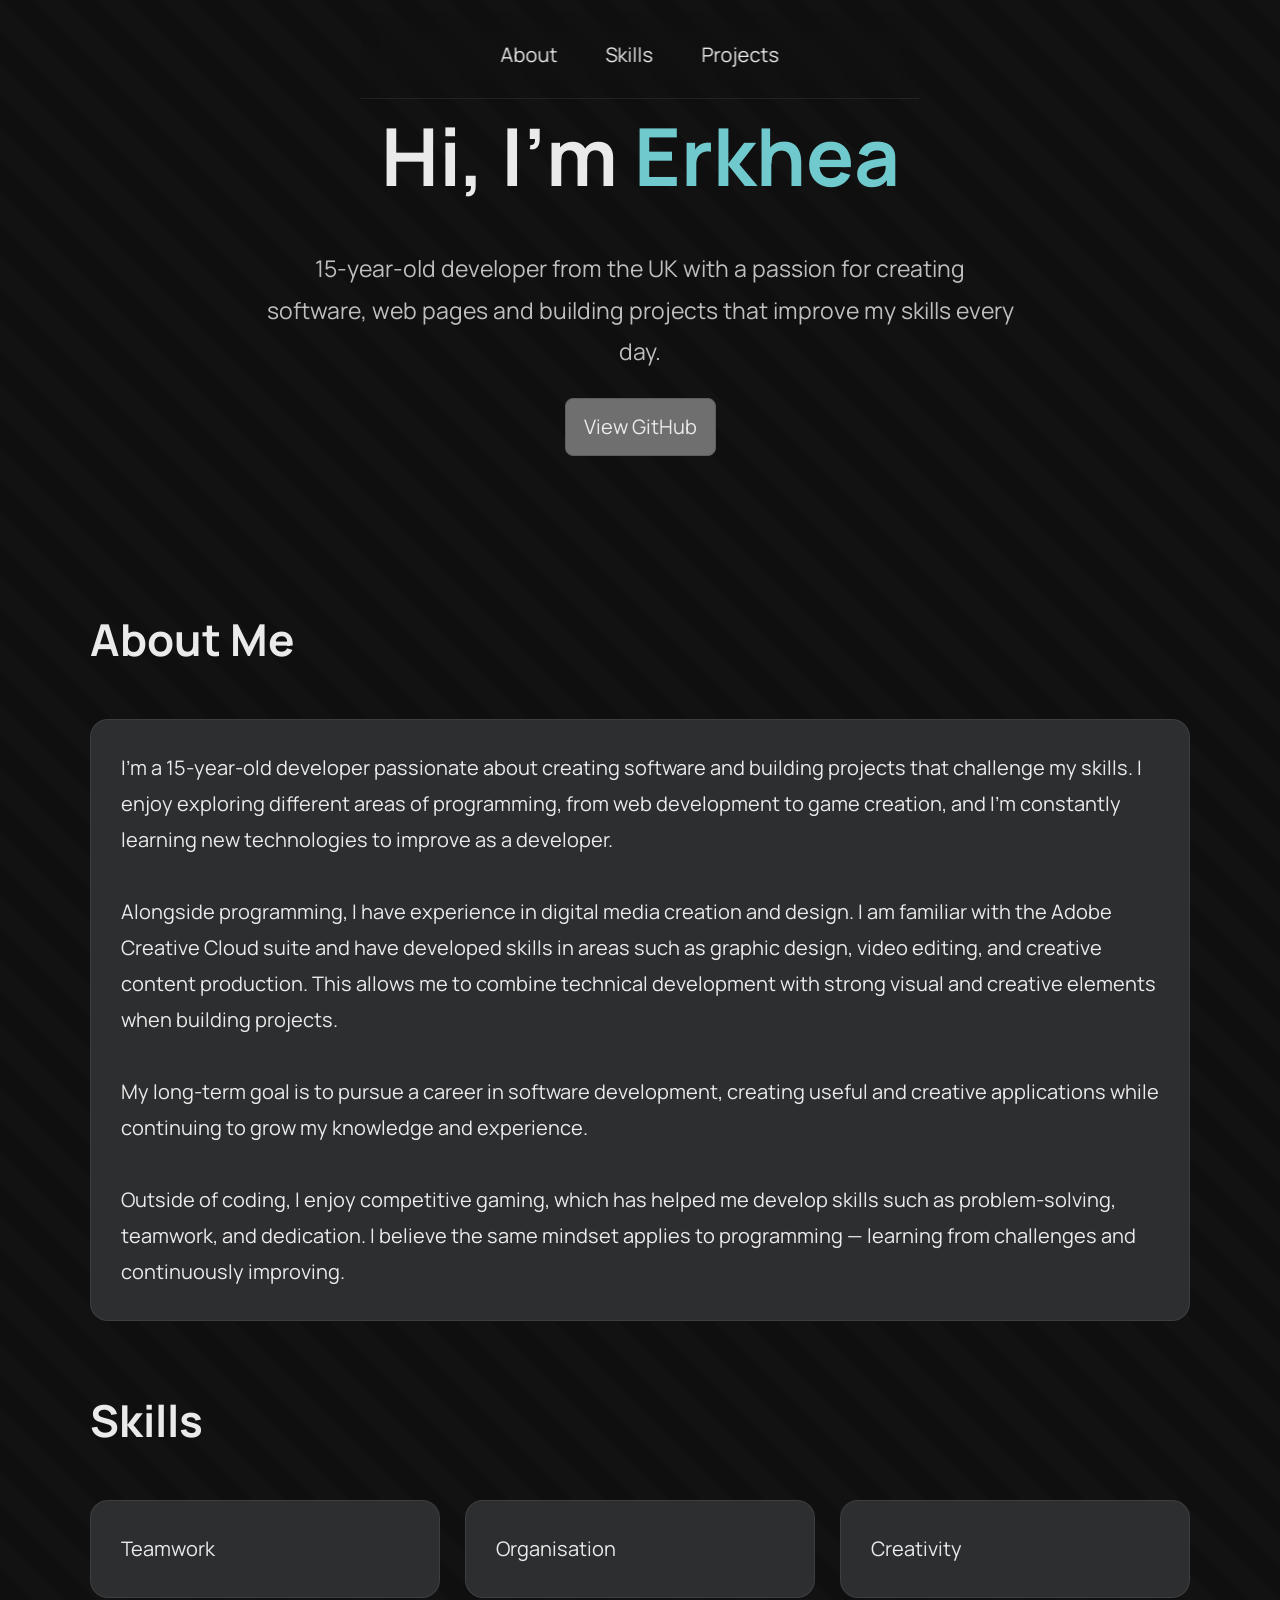
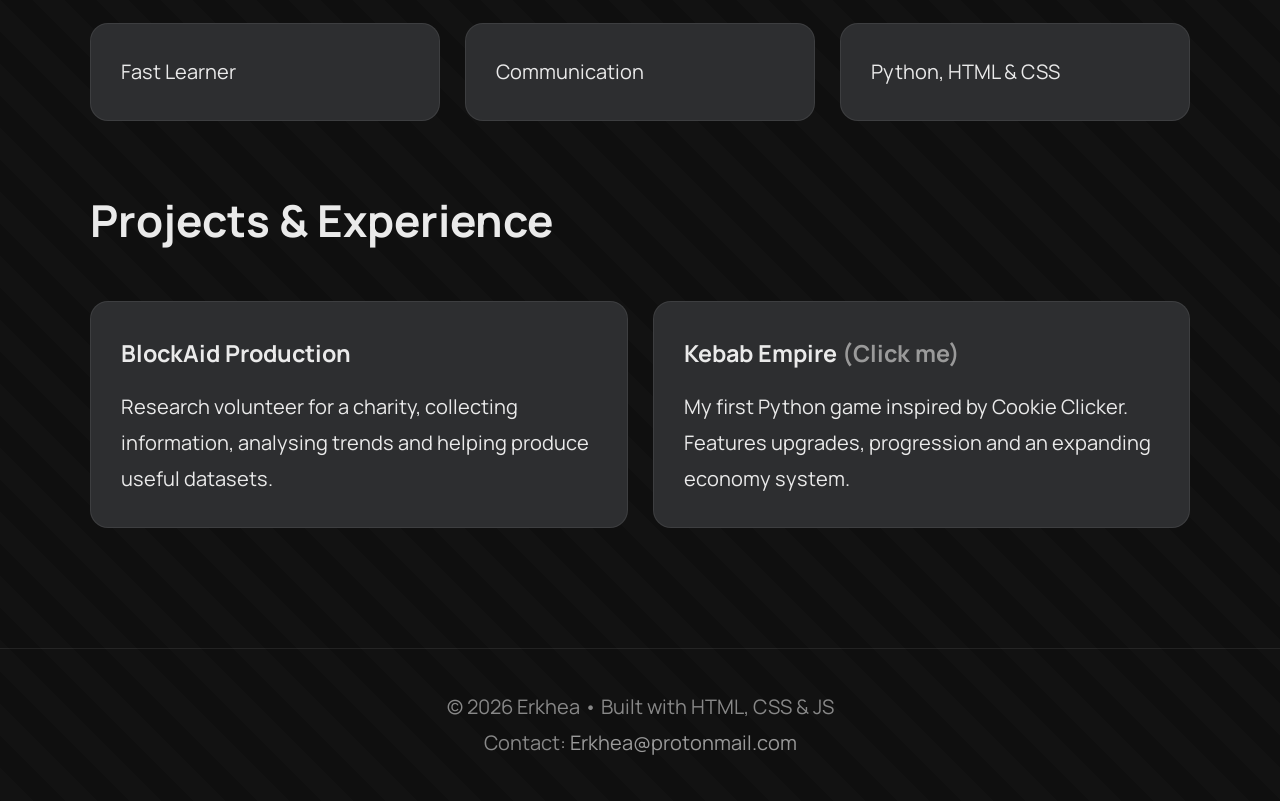
==== index.html @ 0d114b5f "Add files via upload" ====
<!DOCTYPE html>
<html lang="en">
<head>
    <meta charset="UTF-8">
    <meta name="viewport" content="width=device-width, initial-scale=1.0">
    <title>Erkhea | Portfolio</title>

    <link rel="stylesheet" href="style.css">

    <link rel="preconnect" href="https://fonts.googleapis.com">
    <link rel="preconnect" href="https://fonts.gstatic.com" crossorigin>
    <link href="https://fonts.googleapis.com/css2?family=Manrope:wght@300;400;500;600;700;800&display=swap" rel="stylesheet">
    <style>
        @keyframes popout {
            0% {
                transform: scale(1);
            }
            50% {
                transform: scale(1.3);
            }
            100% {
                transform: scale(1);
            }
        }
        
        body {
            background-color: #0f0f0f; 
                
                background-image:
                    linear-gradient(225deg, rgba(255,255,255,0.20) 25%, transparent 25%, transparent 50%, rgba(255,255,255,0.20) 50%, rgba(255,255,255,0.20) 75%, transparent 75%, transparent),
                    linear-gradient(45deg, rgba(255,255,255,0.03) 25%, transparent 25%, transparent 50%, rgba(255,255,255,0.03) 50%, rgba(255,255,255,0.03) 75%, transparent 75%, transparent);
            background-size: 64px 64px, 64px 64px;
            background-position: 0 0, 32px 32px;
            background-blend-mode: overlay;
            color: #eaeaea;
        }
        
        nav { 
            position: fixed;
            top: 12px;
            left: 50%;
            transform: translateX(-50%);
            background: transparent;
            z-index: 1000;
        }

        nav ul {
            list-style: none;
            margin: 0;
            padding: 0;
            display: flex;
            gap: 24px;
            align-items: center;
        }

        nav a {
            color: #eaeaea;
            padding: 8px 12px;
            border-radius: 6px;
            transition: background 0.25s;
        }

        nav a:hover { background: rgba(201, 192, 192, 0.04); }

        a.card {
            color: inherit;
            text-decoration: none;
            display: block;
        }

        a.card:hover { text-decoration: none; }

        #name .name-letter {
            transition: color 0.2s ease;
            display: inline-block;
        }

        #name .name-letter:hover {
            cursor: pointer;
            animation: popout 0.4s ease;
        }

        #projects .card h3 strong {
            color: #9a9a9a;
        }

        .button {
            display: inline-block;
            background: #6f6f6f;
            color: #eaeaea;
            padding: 10px 18px;
            border-radius: 8px;
            border: 1px solid #5e5e5e;
            text-decoration: none;
            transition: background 0.2s ease, transform 0.2s ease;
        }

        .button:hover {
            background: #5c5c5c;
        }

        footer a {
            color: #9a9a9a;
            text-decoration: none;
        }

        footer a:hover {
            color: #9a9a9a;
        }

        html { font-size: 125%; }
    </style>
</head>

<body>

<nav>
    <ul>
        <li><a href="#about">About</a></li>
        <li><a href="#skills">Skills</a></li>
        <li><a href="#projects">Projects</a></li>
    </ul>
</nav>

<header>

    <h1>Hi, I'm <span id="name">Erkhea</span></h1>

    <p>
        15-year-old developer from the UK with a passion for creating software,
        web pages and building projects that improve my skills every day.
    </p>

    <a href="https://github.com/Erkhea" target="_blank" class="button">
        View GitHub
    </a>

</header>

<section id="about">

<h2>About Me</h2>

<div class="card">

<p>
I'm a 15-year-old developer passionate about creating software and building projects that challenge my skills. 
I enjoy exploring different areas of programming, from web development to game creation, and I'm constantly 
learning new technologies to improve as a developer.
</p>

<br>

<p>
Alongside programming, I have experience in digital media creation and design. 
I am familiar with the Adobe Creative Cloud suite and have developed skills in 
areas such as graphic design, video editing, and creative content production. 
This allows me to combine technical development with strong visual and creative 
elements when building projects.    
</p>

<br>

<p>
My long-term goal is to pursue a career in software development, 
creating useful and creative applications while continuing to grow 
my knowledge and experience.
</p>

<br>

<p>
Outside of coding, I enjoy competitive gaming, which has helped me develop skills such as problem-solving,
teamwork, and dedication. I believe the same mindset applies to programming — learning from challenges and
continuously improving.
</p>

</div>

</section>

<section id="skills">

<h2>Skills</h2>

<div class="grid">

<div class="card">Teamwork</div>

<div class="card">Organisation</div>

<div class="card">Creativity</div>

<div class="card">Fast Learner</div>

<div class="card">Communication</div>

<div class="card">Python, HTML & CSS</div>

</div>

</section>

<section id="projects">

<h2>Projects & Experience</h2>

<div class="grid">

<div class="card">

<h3>BlockAid Production</h3>

<p>
Research volunteer for a charity, collecting information,
analysing trends and helping produce useful datasets.
</p>

</div>

<a class="card" href="https://github.com/Erkhea/Kebab-Empire" target="_blank">

<h3>Kebab Empire <strong>(Click me)</strong></h3>

<p>
My first Python game inspired by Cookie Clicker.
Features upgrades, progression and an expanding economy system.
</p>

</a>

</div>

</section>

<footer>
  <p>© 2026 Erkhea • Built with HTML, CSS & JS</p>
  <p>Contact: <a href="mailto:Erkhea@protonmail.com">Erkhea@protonmail.com</a></p>
</footer>

<script src="script.js"></script>
</body>
</html>
---- style.css ----
*{
    margin:0;
    padding:0;
    box-sizing:border-box;
    scroll-behavior:smooth;
}

body{

    font-family:Manrope,sans-serif;

    background:#0b1120;

    color:#ffffff;

    line-height:1.8;
}

nav{

    display:flex;

    justify-content:space-between;

    align-items:center;

    padding:25px 10%;

    position:sticky;

    top:0;

    background:#0a0a14cc;

    backdrop-filter:blur(10px);

    border-bottom:1px solid #ffffff14;
}

nav ul{

    display:flex;

    list-style:none;

    gap:35px;
}

nav a{

    color:#ffffff;

    text-decoration:none;

    transition:.3s;
}

nav a:hover{

    color:#4ea8ff;
}

header{

    min-height:60vh;

    display:flex;

    flex-direction:column;

    justify-content:center;

    align-items:center;

    text-align:center;

    padding:30px;
}

header h1{

    font-size:4rem;

    margin-bottom:20px;
}

header span{

    color:#188dcc;
}

header p{

    max-width:750px;

    opacity:.8;

    font-size:1.15rem;

    margin-bottom:25px;
}

.button{    padding:16px 35px;    border-radius:10px;    background:#d1d5db; color:#0f0f0f; text-decoration:none;    transition:.3s;}
.button:hover{    transform:translateY(-5px);    background:#e5e7eb; box-shadow:0 15px 40px #ffffff33;}

section{

    width:min(1100px,90%);

    margin:60px auto;
}

section h2{

    margin-bottom:40px;

    font-size:2.2rem;

    color:#eaeaea;
}

.grid{

    display:grid;

    grid-template-columns:repeat(auto-fit,minmax(280px,1fr));

    gap:25px;
}

.card{

    background:#2d2e30;

    padding:30px;

    border-radius:18px;

    border:1px solid #ffffff14;

    transition:.35s;
}

.card:hover{

    transform:translateY(-8px);

    border-color:#eaeaea;
}

.card h3{

    margin-bottom:15px;
}

footer{

    margin-top:120px;

    padding:40px;

    text-align:center;

    border-top:1px solid #ffffff14;

    color:#888;
}

@media(max-width:700px){

nav{

flex-direction:column;

gap:20px;
}

header h1{

font-size:2.5rem;
}

header p{

font-size:1rem;
}

}
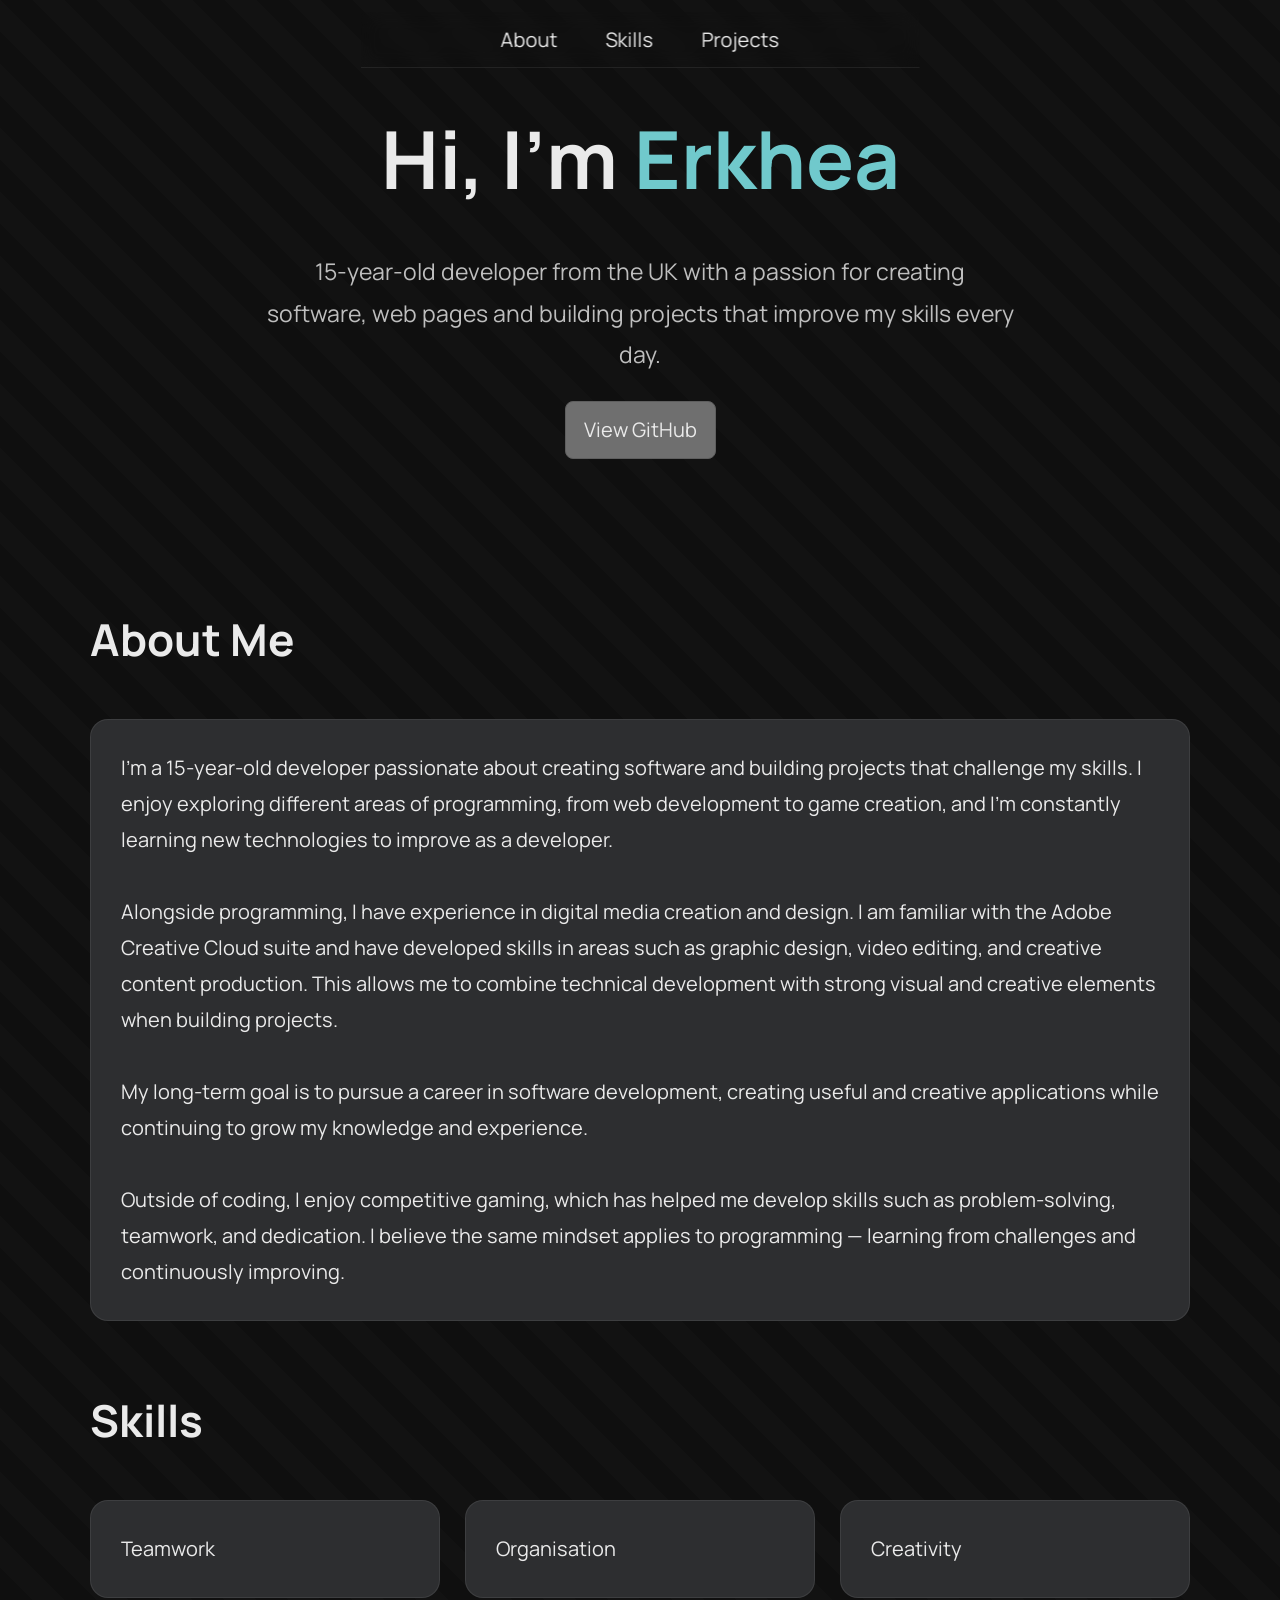
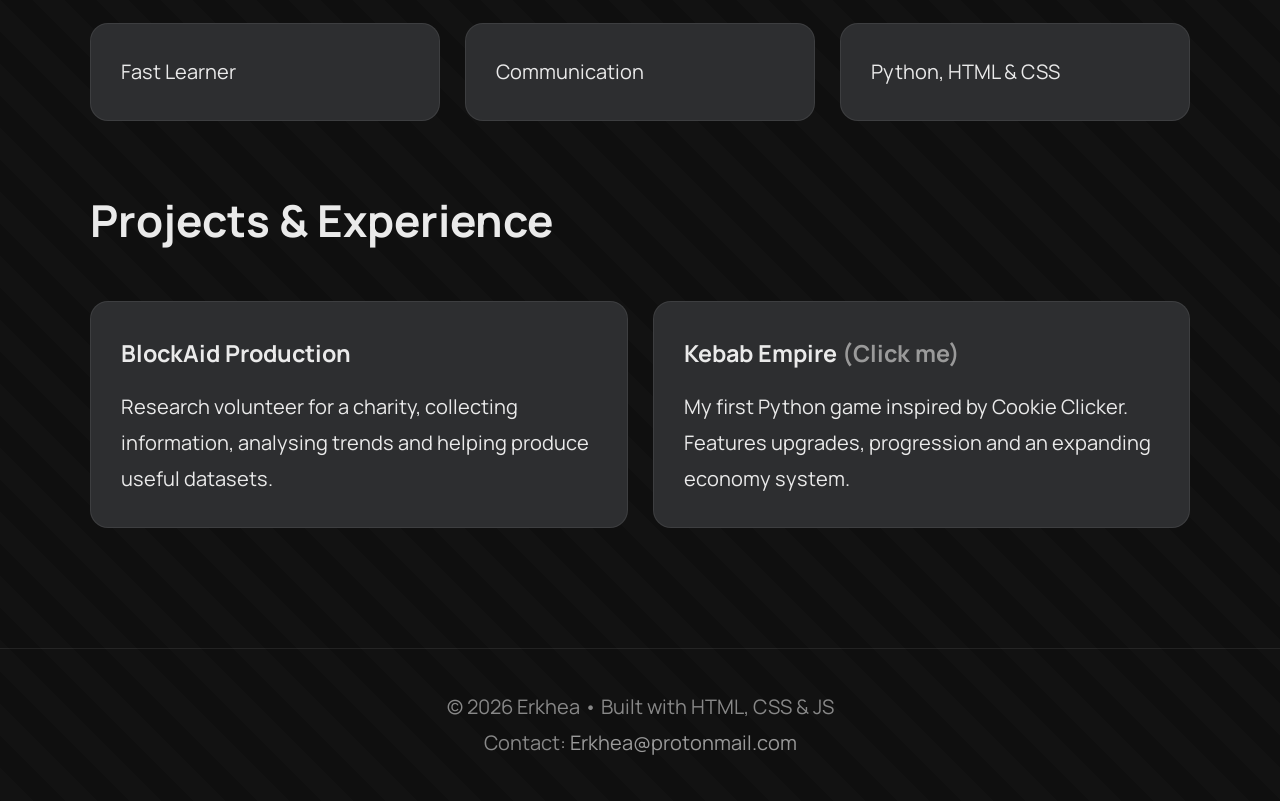
==== commit ae0169a6: "Add files via upload" ====
--- a/index.html
+++ b/index.html
@@ -42,6 +42,9 @@
             transform: translateX(-50%);
             background: transparent;
             z-index: 1000;
+            height: 56px;
+            display: flex;
+            align-items: center;
         }
 
         nav ul {
@@ -109,6 +112,14 @@
         }
 
         html { font-size: 125%; }
+        /* Prevent fixed nav from overlapping anchor targets on mobile */
+        html { scroll-padding-top: 72px; }
+
+        /* Ensure sections are offset from the fixed nav when jumped-to */
+        section { scroll-margin-top: 72px; }
+
+        /* Add top spacing so header content isn't hidden under the nav */
+        header { padding-top: 36px; }
     </style>
 </head>
 
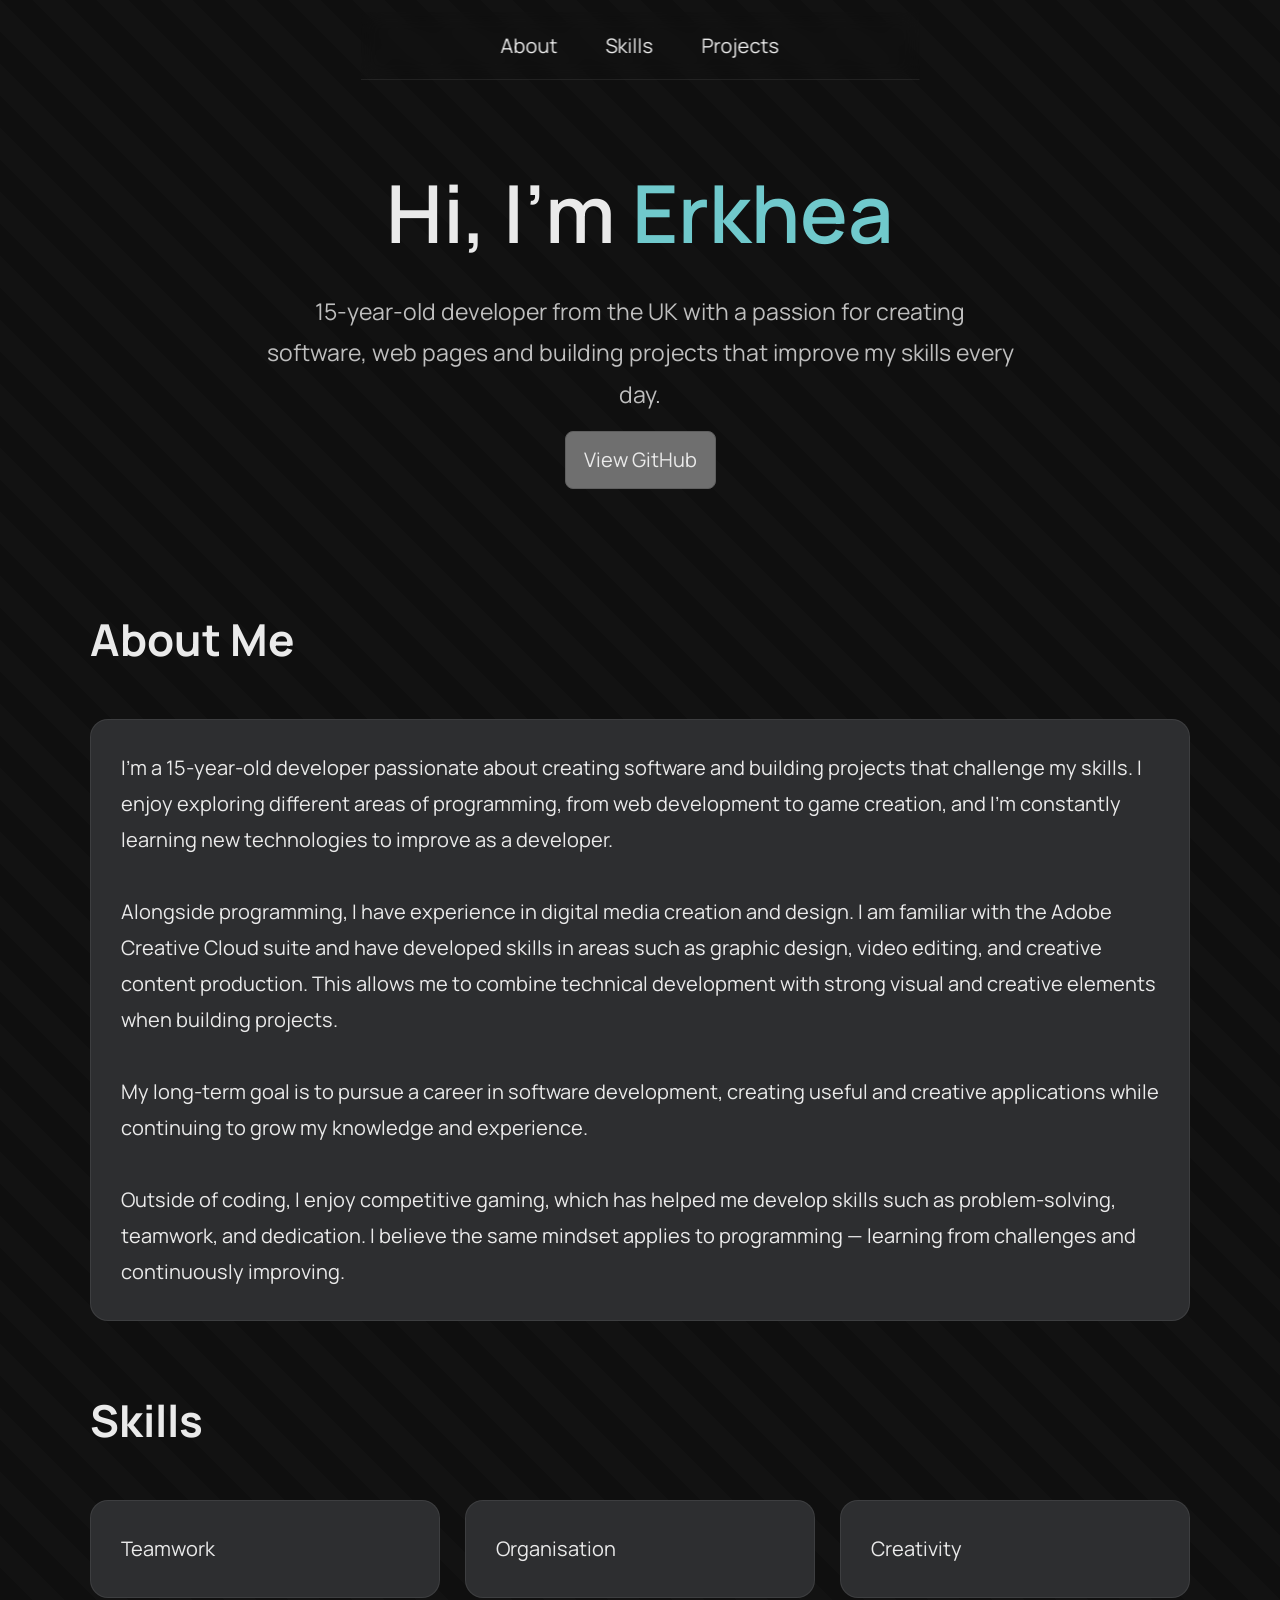
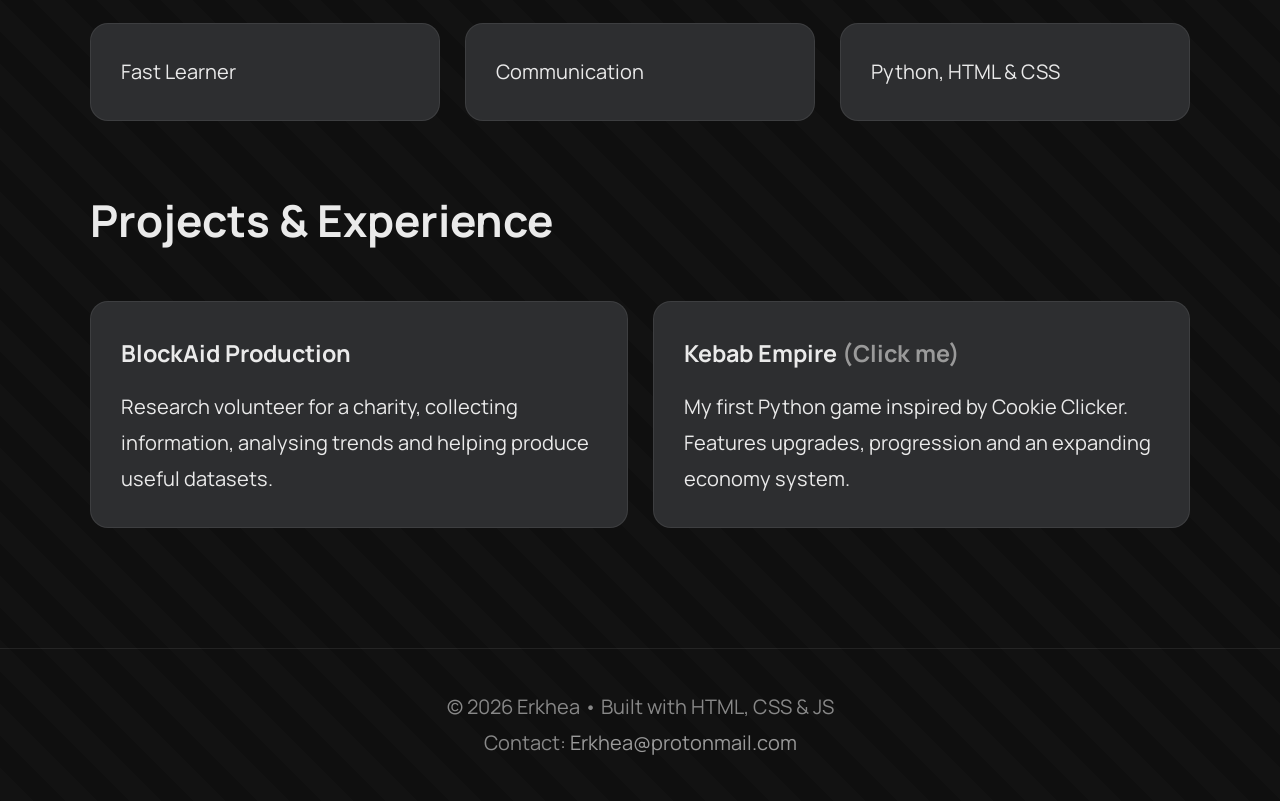
==== commit 79ca37ee: "Add files via upload" ====
--- a/index.html
+++ b/index.html
@@ -42,7 +42,7 @@
             transform: translateX(-50%);
             background: transparent;
             z-index: 1000;
-            height: 56px;
+            height: 68px;
             display: flex;
             align-items: center;
         }
@@ -112,14 +112,22 @@
         }
 
         html { font-size: 125%; }
-        /* Prevent fixed nav from overlapping anchor targets on mobile */
         html { scroll-padding-top: 72px; }
 
-        /* Ensure sections are offset from the fixed nav when jumped-to */
+        
         section { scroll-margin-top: 72px; }
 
-        /* Add top spacing so header content isn't hidden under the nav */
-        header { padding-top: 36px; }
+        header { padding-top: 120px; }
+
+        header h1 { margin: 0 0 6px 0; font-weight: 600; }
+        header p { margin: 0 0 16px 0; }
+
+        @media (max-width: 600px) {
+            nav { height: 80px; }
+            html { scroll-padding-top: 92px; }
+            section { scroll-margin-top: 92px; }
+            header { padding-top: 80px; }
+        }
     </style>
 </head>
 
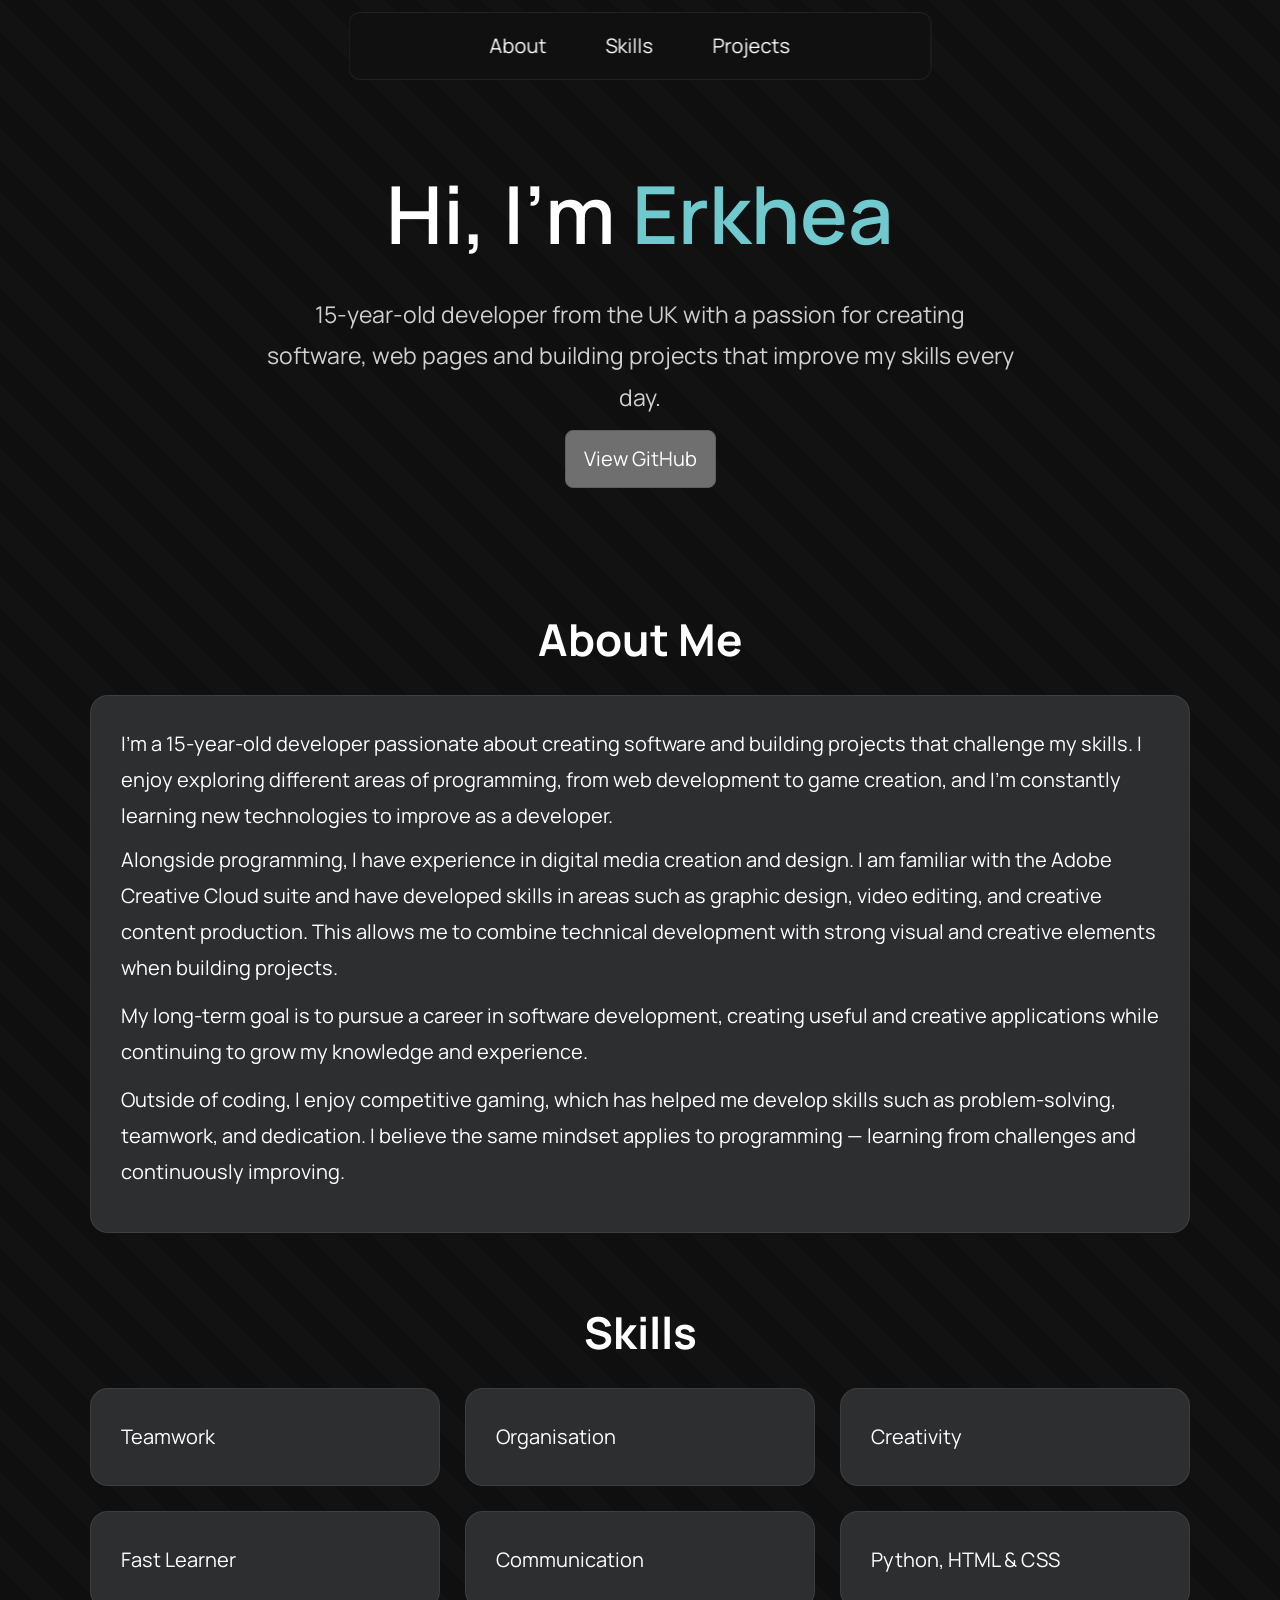
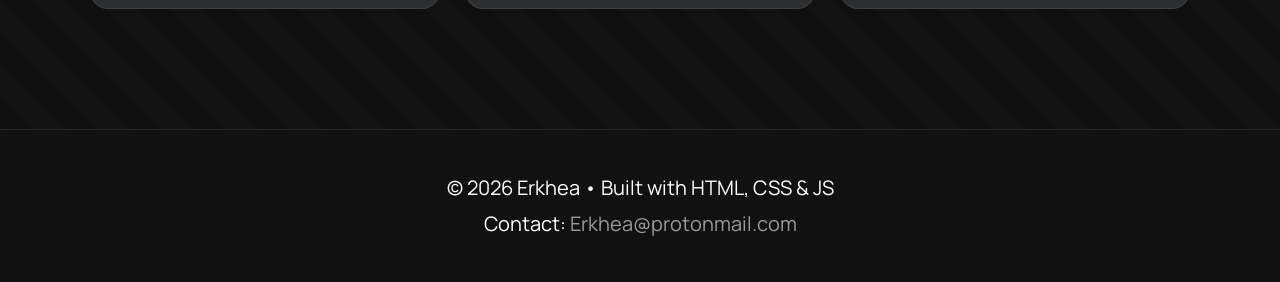
==== commit 5459560d: "Add files via upload" ====
--- a/index.html
+++ b/index.html
@@ -10,125 +10,7 @@
     <link rel="preconnect" href="https://fonts.googleapis.com">
     <link rel="preconnect" href="https://fonts.gstatic.com" crossorigin>
     <link href="https://fonts.googleapis.com/css2?family=Manrope:wght@300;400;500;600;700;800&display=swap" rel="stylesheet">
-    <style>
-        @keyframes popout {
-            0% {
-                transform: scale(1);
-            }
-            50% {
-                transform: scale(1.3);
-            }
-            100% {
-                transform: scale(1);
-            }
-        }
-        
-        body {
-            background-color: #0f0f0f; 
-                
-                background-image:
-                    linear-gradient(225deg, rgba(255,255,255,0.20) 25%, transparent 25%, transparent 50%, rgba(255,255,255,0.20) 50%, rgba(255,255,255,0.20) 75%, transparent 75%, transparent),
-                    linear-gradient(45deg, rgba(255,255,255,0.03) 25%, transparent 25%, transparent 50%, rgba(255,255,255,0.03) 50%, rgba(255,255,255,0.03) 75%, transparent 75%, transparent);
-            background-size: 64px 64px, 64px 64px;
-            background-position: 0 0, 32px 32px;
-            background-blend-mode: overlay;
-            color: #eaeaea;
-        }
-        
-        nav { 
-            position: fixed;
-            top: 12px;
-            left: 50%;
-            transform: translateX(-50%);
-            background: transparent;
-            z-index: 1000;
-            height: 68px;
-            display: flex;
-            align-items: center;
-        }
-
-        nav ul {
-            list-style: none;
-            margin: 0;
-            padding: 0;
-            display: flex;
-            gap: 24px;
-            align-items: center;
-        }
-
-        nav a {
-            color: #eaeaea;
-            padding: 8px 12px;
-            border-radius: 6px;
-            transition: background 0.25s;
-        }
-
-        nav a:hover { background: rgba(201, 192, 192, 0.04); }
-
-        a.card {
-            color: inherit;
-            text-decoration: none;
-            display: block;
-        }
-
-        a.card:hover { text-decoration: none; }
-
-        #name .name-letter {
-            transition: color 0.2s ease;
-            display: inline-block;
-        }
-
-        #name .name-letter:hover {
-            cursor: pointer;
-            animation: popout 0.4s ease;
-        }
-
-        #projects .card h3 strong {
-            color: #9a9a9a;
-        }
-
-        .button {
-            display: inline-block;
-            background: #6f6f6f;
-            color: #eaeaea;
-            padding: 10px 18px;
-            border-radius: 8px;
-            border: 1px solid #5e5e5e;
-            text-decoration: none;
-            transition: background 0.2s ease, transform 0.2s ease;
-        }
-
-        .button:hover {
-            background: #5c5c5c;
-        }
-
-        footer a {
-            color: #9a9a9a;
-            text-decoration: none;
-        }
-
-        footer a:hover {
-            color: #9a9a9a;
-        }
-
-        html { font-size: 125%; }
-        html { scroll-padding-top: 72px; }
-
-        
-        section { scroll-margin-top: 72px; }
-
-        header { padding-top: 120px; }
-
-        header h1 { margin: 0 0 6px 0; font-weight: 600; }
-        header p { margin: 0 0 16px 0; }
-
-        @media (max-width: 600px) {
-            nav { height: 80px; }
-            html { scroll-padding-top: 92px; }
-            section { scroll-margin-top: 92px; }
-            header { padding-top: 80px; }
-        }
-    </style>
+    <link rel="icon" type="image/jpg" href="Favicon/car.jpg">
 </head>
 
 <body>
@@ -137,7 +19,7 @@
     <ul>
         <li><a href="#about">About</a></li>
         <li><a href="#skills">Skills</a></li>
-        <li><a href="#projects">Projects</a></li>
+        <li><a href="projects.html">Projects</a></li>
     </ul>
 </nav>
 
@@ -168,7 +50,6 @@
 learning new technologies to improve as a developer.
 </p>
 
-<br>
 
 <p>
 Alongside programming, I have experience in digital media creation and design. 
@@ -178,7 +59,6 @@
 elements when building projects.    
 </p>
 
-<br>
 
 <p>
 My long-term goal is to pursue a career in software development, 
@@ -186,7 +66,6 @@
 my knowledge and experience.
 </p>
 
-<br>
 
 <p>
 Outside of coding, I enjoy competitive gaming, which has helped me develop skills such as problem-solving,
@@ -220,41 +99,9 @@
 
 </section>
 
-<section id="projects">
-
-<h2>Projects & Experience</h2>
-
-<div class="grid">
-
-<div class="card">
-
-<h3>BlockAid Production</h3>
-
-<p>
-Research volunteer for a charity, collecting information,
-analysing trends and helping produce useful datasets.
-</p>
-
-</div>
-
-<a class="card" href="https://github.com/Erkhea/Kebab-Empire" target="_blank">
-
-<h3>Kebab Empire <strong>(Click me)</strong></h3>
-
-<p>
-My first Python game inspired by Cookie Clicker.
-Features upgrades, progression and an expanding economy system.
-</p>
-
-</a>
-
-</div>
-
-</section>
-
 <footer>
-  <p>© 2026 Erkhea • Built with HTML, CSS & JS</p>
-  <p>Contact: <a href="mailto:Erkhea@protonmail.com">Erkhea@protonmail.com</a></p>
+    <p>© 2026 Erkhea • Built with HTML, CSS & JS</p>
+    <p>Contact: <a href="mailto:Erkhea@protonmail.com">Erkhea@protonmail.com</a></p>
 </footer>
 
 <script src="script.js"></script>
--- a/style.css
+++ b/style.css
@@ -5,184 +5,273 @@
     scroll-behavior:smooth;
 }
 
+:root{
+    --background:#0f0f0f;
+    --card:#2d2e30;
+    --accent:#70C9CC;
+    --text:#ffffff;
+    --grey:#9a9a9a;
+    --border:#ffffff14;
+    --button:#6f6f6f;
+    --button-border:#5e5e5e;
+    --button-hover:#5c5c5c;
+    --footer:#111111;
+}
+
+@keyframes popout {
+    0% {
+        transform: scale(1);
+    }
+    50% {
+        transform: scale(1.3);
+    }
+    100% {
+        transform: scale(1);
+    }
+}
+
 body{
-
     font-family:Manrope,sans-serif;
-
-    background:#0b1120;
-
-    color:#ffffff;
-
+    background-color:var(--background);
+    background-image:
+        linear-gradient(225deg, rgba(255,255,255,0.20) 25%, transparent 25%, transparent 50%, rgba(255,255,255,0.20) 50%, rgba(255,255,255,0.20) 75%, transparent 75%, transparent),
+        linear-gradient(45deg, rgba(255,255,255,0.03) 25%, transparent 25%, transparent 50%, rgba(255,255,255,0.03) 50%, rgba(255,255,255,0.03) 75%, transparent 75%, transparent);
+    background-size:64px 64px, 64px 64px;
+    background-position:0 0, 32px 32px;
+    background-blend-mode:overlay;
+    color:var(--text);
     line-height:1.8;
 }
 
 nav{
-
-    display:flex;
-
+    position:fixed;
+    top:12px;
+    left:50%;
+    transform:translateX(-50%);
+
+    display:flex;
     justify-content:space-between;
-
-    align-items:center;
-
-    padding:25px 10%;
-
-    position:sticky;
-
-    top:0;
-
-    background:#0a0a14cc;
-
-    backdrop-filter:blur(10px);
-
-    border-bottom:1px solid #ffffff14;
+    align-items:center;
+
+    padding:0 10%;
+    height:68px;
+
+    background:rgba(17, 17, 17, 0.65);   /* Semi-transparent */
+    backdrop-filter:blur(12px);
+    -webkit-backdrop-filter:blur(12px);  /* Safari support */
+
+    border:1px solid rgba(255,255,255,0.08);
+    border-radius:12px;
+
+    z-index:1000;
 }
 
 nav ul{
-
-    display:flex;
-
+    display:flex;
     list-style:none;
-
     gap:35px;
+    margin:0;
+    padding:0;
+    align-items:center;
 }
 
 nav a{
-
-    color:#ffffff;
-
-    text-decoration:none;
-
-    transition:.3s;
+    color:var(--text);
+    text-decoration:none;
+    padding:8px 12px;
+    border-radius:6px;
+    transition:all .25s ease;
 }
 
 nav a:hover{
-
-    color:#4ea8ff;
+    color:var(--accent);
+    background:rgba(255,255,255,0.08);
+}
+
+a.card{
+    color:inherit;
+    text-decoration:none;
+    display:block;
+}
+
+a.card:hover{
+    text-decoration:none;
 }
 
 header{
-
     min-height:60vh;
-
-    display:flex;
-
+    display:flex;
     flex-direction:column;
-
     justify-content:center;
-
-    align-items:center;
-
-    text-align:center;
-
+    align-items:center;
+    text-align:center;
+    padding:120px 30px 30px;
+}
+
+header h1{
+    font-size:4rem;
+    margin:0 0 6px 0;
+    font-weight:600;
+    margin-bottom:8px;
+    text-align:center;
+}
+
+header span{
+    color:var(--accent);
+}
+
+header p{
+    max-width:750px;
+    opacity:.8;
+    font-size:1.15rem;
+    margin:0 0 8px 0;
+    margin-bottom:12px;
+}
+
+.button{
+    display:inline-block;
+    background:var(--button);
+    color:var(--text);
+    padding:10px 18px;
+    border-radius:8px;
+    border:1px solid var(--button-border);
+    text-decoration:none;
+    transition:background 0.2s ease, transform 0.2s ease;
+}
+
+.button:hover{
+    background:var(--button-hover);
+    transform:translateY(-5px);
+}
+
+section{
+    width:min(1100px,90%);
+    margin:60px auto;
+    scroll-margin-top:72px;
+}
+
+section h2{
+    margin-bottom:16px;
+    font-size:2.2rem;
+    color:var(--text);
+    text-align:center;
+}
+
+.grid{
+    display:grid;
+    grid-template-columns:repeat(auto-fit,minmax(280px,1fr));
+    gap:25px;
+}
+
+.projects-header{
+    min-height:25vh;
+    display:flex;
+    flex-direction:column;
+    justify-content:center;
+    align-items:center;
+    text-align:center;
+    padding:120px 30px 20px;
+}
+
+.card{
+    background:var(--card);
     padding:30px;
-}
-
-header h1{
-
-    font-size:4rem;
-
-    margin-bottom:20px;
-}
-
-header span{
-
-    color:#188dcc;
-}
-
-header p{
-
-    max-width:750px;
-
-    opacity:.8;
-
-    font-size:1.15rem;
-
-    margin-bottom:25px;
-}
-
-.button{    padding:16px 35px;    border-radius:10px;    background:#d1d5db; color:#0f0f0f; text-decoration:none;    transition:.3s;}
-.button:hover{    transform:translateY(-5px);    background:#e5e7eb; box-shadow:0 15px 40px #ffffff33;}
-
-section{
-
-    width:min(1100px,90%);
-
-    margin:60px auto;
-}
-
-section h2{
-
-    margin-bottom:40px;
-
-    font-size:2.2rem;
-
-    color:#eaeaea;
-}
-
-.grid{
-
-    display:grid;
-
-    grid-template-columns:repeat(auto-fit,minmax(280px,1fr));
-
-    gap:25px;
-}
-
-.card{
-
-    background:#2d2e30;
-
-    padding:30px;
-
     border-radius:18px;
-
-    border:1px solid #ffffff14;
-
-    transition:.35s;
+    border:1px solid var(--border);
+    transition:
+        transform .25s,
+        box-shadow .25s,
+        border-color .25s;
 }
 
 .card:hover{
-
     transform:translateY(-8px);
-
-    border-color:#eaeaea;
+    border-color:var(--text);
+}
+
+#about .card:hover,
+.about .card:hover,
+#skills .card:hover,
+.skills .card:hover {
+    transform:none;
+    border-color:#ffffff14;
 }
 
 .card h3{
-
-    margin-bottom:15px;
+    margin-bottom:8px;
+}
+
+.card p{
+    margin-bottom:10px;
+}
+
+#name .name-letter{
+    transition:color 0.2s ease;
+    display:inline-block;
+}
+
+#name .name-letter:hover{
+    cursor:pointer;
+    animation:popout 0.4s ease;
+}
+
+#projects .card h3 strong{
+    color:var(--grey);
 }
 
 footer{
-
     margin-top:120px;
-
     padding:40px;
-
-    text-align:center;
-
-    border-top:1px solid #ffffff14;
-
-    color:#888;
+    text-align:center;
+    border-top:1px solid var(--border);
+    background-color:var(--footer);
+    color:var(--text);
+}
+
+footer a{
+    color:var(--grey);
+    text-decoration:none;
+}
+
+footer a:hover{
+    color:var(--grey);
+}
+
+html{
+    font-size:125%;
+    scroll-padding-top:72px;
 }
 
 @media(max-width:700px){
-
-nav{
-
-flex-direction:column;
-
-gap:20px;
-}
-
-header h1{
-
-font-size:2.5rem;
-}
-
-header p{
-
-font-size:1rem;
-}
-
-}+    nav{
+        flex-direction:column;
+        gap:20px;
+        height:80px;
+    }
+    header h1{
+        font-size:2.5rem;
+    }
+    header p{
+        font-size:1rem;
+    }
+}
+
+.card p {
+    margin-bottom: 12px;
+}
+
+.card p:first-of-type {
+    margin-bottom: 8px;
+}
+
+@media(max-width:600px){
+    html{
+        scroll-padding-top:92px;
+    }
+    section{
+        scroll-margin-top:92px;
+    }
+    header{
+        padding-top:80px;
+    }
+}
